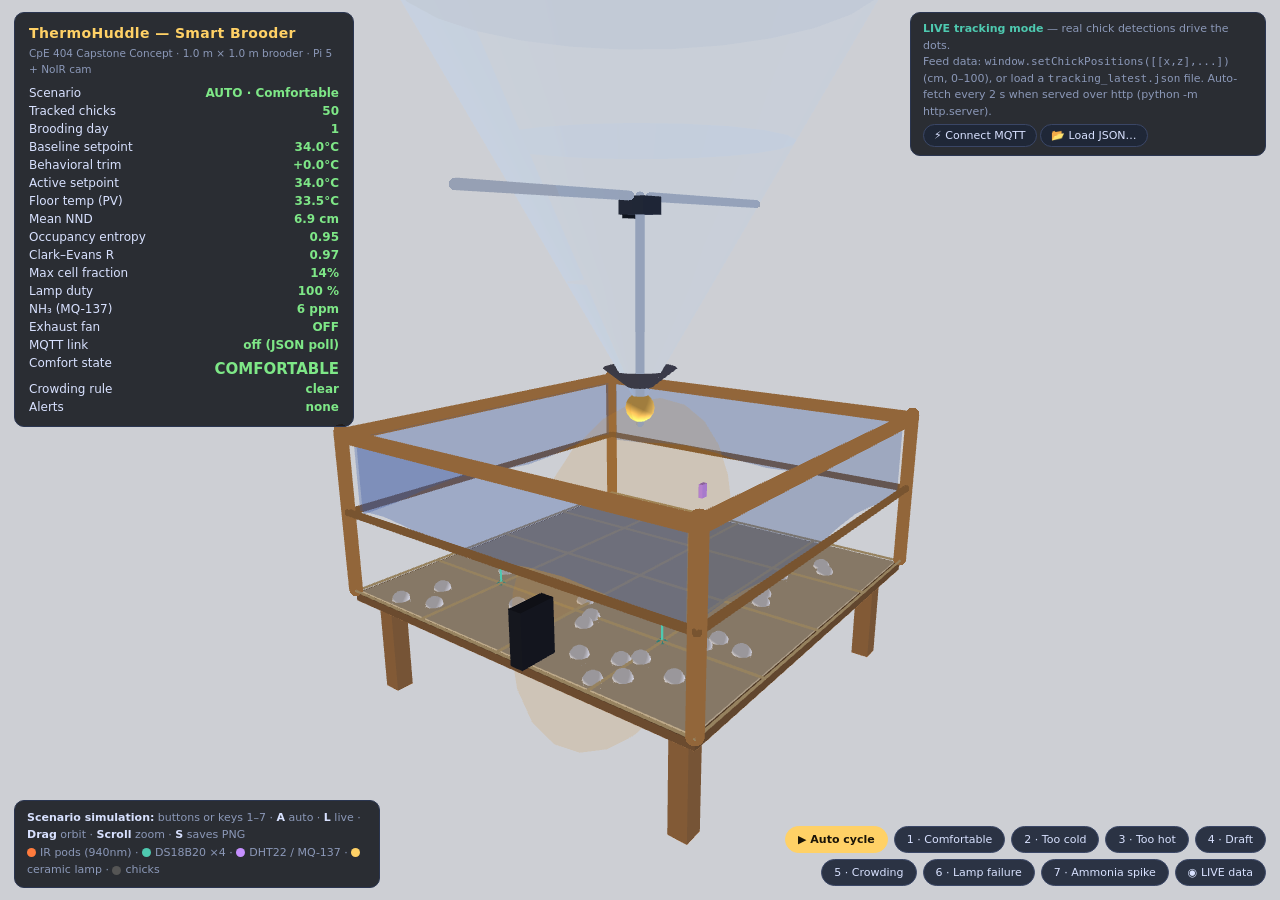
==== brooder_tracker.html @ dcd8bd32 "ThermoHuddle toolkit: 3D brooder tracker app (PWA), plan-aligned pipeline draft v2, test broker, ful" ====
<!DOCTYPE html>
<html lang="en">
<head>
<meta charset="UTF-8">
<meta name="viewport" content="width=device-width, initial-scale=1.0">
<title>ThermoHuddle — Brooder Tracker & 3D Concept Model</title>
<script src="p5.min.js"></script>
<script src="mqtt.min.js"></script>
<link rel="manifest" href="manifest.json">
<link rel="icon" type="image/png" sizes="32x32" href="favicon-32.png">
<link rel="apple-touch-icon" href="icon-192.png">
<meta name="theme-color" content="#24457e">
<meta name="mobile-web-app-capable" content="yes">
<meta name="apple-mobile-web-app-capable" content="yes">
<meta name="apple-mobile-web-app-status-bar-style" content="black-translucent">
<meta name="apple-mobile-web-app-title" content="ThermoHuddle">
<style>
  html, body { margin: 0; padding: 0; overflow: hidden; background: #0d1117; }
  canvas { display: block; }
  #hud {
    position: fixed; top: 12px; left: 14px; z-index: 10;
    font: 12px/1.5 'Segoe UI', system-ui, sans-serif;
    color: #d8e1ff; background: rgba(13, 17, 23, 0.85);
    border: 1px solid #2a3550; border-radius: 10px; padding: 10px 14px;
    max-width: 310px; pointer-events: none;
  }
  #hud h1 { font-size: 14px; margin: 0 0 2px; color: #ffd166; letter-spacing: 0.4px; }
  #hud .sub { color: #8b98b8; font-size: 10.5px; margin-bottom: 6px; }
  #hud .row { display: flex; justify-content: space-between; gap: 10px; }
  #hud .stat { color: #7ee787; font-weight: 600; }
  #hud .warn { color: #ff7b72; font-weight: 700; }
  #hud .state-label { font-size: 15px; font-weight: 700; margin-top: 4px; }
  #legend {
    position: fixed; bottom: 12px; left: 14px; z-index: 10;
    font: 11px/1.6 'Segoe UI', system-ui, sans-serif;
    color: #8b98b8; background: rgba(13,17,23,0.85);
    border: 1px solid #2a3550; border-radius: 10px; padding: 8px 12px;
    pointer-events: none; max-width: 340px;
  }
  #legend b { color: #d8e1ff; }
  .sw { display:inline-block; width:9px; height:9px; border-radius:50%; margin-right:4px; vertical-align: middle; }
  #scenarios {
    position: fixed; bottom: 14px; right: 14px; z-index: 11;
    display: flex; flex-wrap: wrap; gap: 6px; justify-content: flex-end;
    max-width: 520px;
  }
  #scenarios button {
    font: 11px/1 'Segoe UI', system-ui, sans-serif; color: #d8e1ff;
    background: rgba(30, 38, 56, 0.92); border: 1px solid #3a4666;
    border-radius: 999px; padding: 7px 12px; cursor: pointer;
    transition: all .15s ease;
  }
  #scenarios button:hover { background: rgba(58, 70, 102, 0.95); border-color: #ffd166; }
  #scenarios button.active { background: #ffd166; color: #1a1408; border-color: #ffd166; font-weight: 700; }
  #scenarios button.active.danger { background: #ff7b72; border-color: #ff7b72; color: #26090a; }
  #scenarios button.active.live { background: #4ec9b0; border-color: #4ec9b0; color: #062420; }
  #livebox {
    position: fixed; top: 12px; right: 14px; z-index: 11;
    font: 11px/1.5 'Segoe UI', system-ui, sans-serif; color: #8b98b8;
    background: rgba(13,17,23,0.85); border: 1px solid #2a3550;
    border-radius: 10px; padding: 8px 12px; max-width: 330px;
  }
  #livebox b { color: #4ec9b0; }
  #livebox button {
    font: 11px/1 'Segoe UI', system-ui, sans-serif; color: #d8e1ff;
    background: rgba(30,38,56,0.92); border: 1px solid #3a4666;
    border-radius: 999px; padding: 5px 10px; cursor: pointer; margin-top: 4px;
  }
  #livebox button:hover { border-color: #4ec9b0; }
</style>
</head>
<body>
<div id="hud">
  <h1>ThermoHuddle — Smart Brooder</h1>
  <div class="sub">CpE 404 Capstone Concept · 1.0 m × 1.0 m brooder · Pi 5 + NoIR cam</div>
  <div class="row"><span>Scenario</span><span class="stat" id="h-scen">—</span></div>
  <div class="row"><span>Tracked chicks</span><span class="stat" id="h-count">50</span></div>
  <div class="row"><span>Brooding day</span><span class="stat" id="h-day">1</span></div>
  <div class="row"><span>Baseline setpoint</span><span class="stat" id="h-base">34.0°C</span></div>
  <div class="row"><span>Behavioral trim</span><span class="stat" id="h-trim">+0.0°C</span></div>
  <div class="row"><span>Active setpoint</span><span class="stat" id="h-set">34.0°C</span></div>
  <div class="row"><span>Floor temp (PV)</span><span class="stat" id="h-floor">—</span></div>
  <div class="row"><span>Mean NND</span><span class="stat" id="h-nnd">—</span></div>
  <div class="row"><span>Occupancy entropy</span><span class="stat" id="h-ent">—</span></div>
  <div class="row"><span>Clark–Evans R</span><span class="stat" id="h-r">—</span></div>
  <div class="row"><span>Max cell fraction</span><span class="stat" id="h-cell">—</span></div>
  <div class="row"><span>Lamp duty</span><span class="stat" id="h-lamp">—</span></div>
  <div class="row"><span>NH₃ (MQ-137)</span><span class="stat" id="h-nh3">—</span></div>
  <div class="row"><span>Exhaust fan</span><span class="stat" id="h-fan">OFF</span></div>
  <div class="row"><span>MQTT link</span><span class="stat" id="h-mqtt">off (JSON poll)</span></div>
  <div class="row"><span>Comfort state</span><span class="state-label" id="h-state">—</span></div>
  <div class="row"><span>Crowding rule</span><span class="stat" id="h-crowd">clear</span></div>
  <div class="row"><span>Alerts</span><span id="h-alert" class="stat">none</span></div>
</div>

<div id="livebox">
  <b>LIVE tracking mode</b> — real chick detections drive the dots.<br>
  Feed data: <code>window.setChickPositions([[x,z],...])</code> (cm, 0–100),
  or load a <code>tracking_latest.json</code> file. Auto-fetch every 2 s when
  served over http (python -m http.server).<br>
  <button id="btn-mqtt" title="Connect to the MQTT broker (WebSocket)">⚡ Connect MQTT</button>
  <button id="btn-loadjson" title="Load a saved tracking JSON">📂 Load JSON…</button>
  <input type="file" id="file-json" accept=".json" style="display:none">
</div>

<div id="scenarios">
  <button data-s="AUTO" title="Cycle through every scenario automatically (key A)">▶ Auto cycle</button>
  <button data-s="COMFY" title="Key 1">1 · Comfortable</button>
  <button data-s="COLD" title="Key 2">2 · Too cold</button>
  <button data-s="HOT" title="Key 3">3 · Too hot</button>
  <button data-s="DRAFT" title="Key 4">4 · Draft</button>
  <button data-s="CROWD" title="Key 5">5 · Crowding</button>
  <button data-s="LAMPFAIL" title="Key 6">6 · Lamp failure</button>
  <button data-s="AMMONIA" title="Key 7">7 · Ammonia spike</button>
  <button data-s="LIVE" title="Key L — real detection data">◉ LIVE data</button>
</div>

<div id="legend">
  <b>Scenario simulation:</b> buttons or keys 1–7 · <b>A</b> auto ·
  <b>L</b> live · <b>Drag</b> orbit · <b>Scroll</b> zoom · <b>S</b> saves PNG<br>
  <span class="sw" style="background:#ff7b3d"></span>IR pods (940nm) ·
  <span class="sw" style="background:#4ec9b0"></span>DS18B20 ×4 ·
  <span class="sw" style="background:#c58fff"></span>DHT22 / MQ-137 ·
  <span class="sw" style="background:#ffd166"></span>ceramic lamp ·
  <span class="sw" style="background:#555"></span>chicks
</div>
<script>
p5.disableFriendlyErrors = true;

// ===== CONFIG =====
const CONFIG = {
  nChicks: 50,
  floor: 100,            // cm world units (1 unit = 1 cm)
  wallH: 40,
  camH: 95,
  seed: 7,
};

const STATES = {
  COMFY:   { name: 'COMFORTABLE',   col: '#7ee787' },
  COLD:    { name: 'TOO COLD',      col: '#6cb6ff' },
  HOT:     { name: 'TOO HOT',       col: '#ff7b72' },
  DRAFT:   { name: 'DRAFT',         col: '#b3d4ff' },
  CROWD:   { name: 'CROWDING RISK', col: '#ffcc66' },
};

// Scenario metadata
const SCENARIOS = {
  COMFY:    { label: 'Comfortable',   danger: false },
  COLD:     { label: 'Too cold',      danger: false },
  HOT:      { label: 'Too hot',       danger: false },
  DRAFT:    { label: 'Draft',         danger: false },
  CROWD:    { label: 'Crowding risk', danger: true  },
  LAMPFAIL: { label: 'Lamp failure',  danger: true  },
  AMMONIA:  { label: 'Ammonia spike', danger: true  },
  LIVE:     { label: 'LIVE tracking', danger: false },
};
const AUTO_ORDER = ['COMFY','COLD','HOT','DRAFT','CROWD','LAMPFAIL','AMMONIA'];
const CYCLE_FRAMES = 560; // ~9.3 s per scenario at 60 fps

// ===== PLAN-ALIGNED CONTROL MODEL (Software Build Plan, Oct 14) =====
const PLAN = {
  baseDay1: 34.0, baseDay14: 29.0,          // age-based baseline [A]
  trimStep: 0.5, trimLimit: 2.0,            // ±2.0°C authority
  trimDwell: 600,                           // frames between trim steps (10 min scaled)
  crowdCellFrac: 0.45,                      // max-cell-fraction threshold [A]
  crowdWindows: 3,                          // consecutive windows to fire
  nh3On: 25, nh3Off: 15, nh3Crit: 50,
};

function baselineForDay(day) {
  const d = constrain(day, 1, 14);
  return PLAN.baseDay1 + (d - 1) / 13 * (PLAN.baseDay14 - PLAN.baseDay1);
}

let chicks = [];          // simulated agents
let liveDots = [];        // {x,z} world coords from real detections (LIVE mode)
let liveFresh = false;
let sim = { t: 0, mode: 'auto', forced: 'COMFY', day: 1,
            baseline: 34.0, trim: 0, setpoint: 34.0, lampPWM: 0.8,
            floorT: 32.5, classState: 'COMFY', holdTimer: 0, nh3: 6,
            crowdStreak: 0, crowdActive: false, crowdAlertAt: 0,
            stats: null, alerts: [] };

let camAng = -0.65, camElev = 0.42, camDist = 210;
let dragging = false, lastX = 0, lastY = 0;

function setup() {
  createCanvas(windowWidth, windowHeight, WEBGL);
  randomSeed(CONFIG.seed); noiseSeed(CONFIG.seed);
  pixelDensity(1);
  setAttributes('antialias', true);
  for (let i = 0; i < CONFIG.nChicks; i++) chicks.push(new Chick());
  assignHomes();
}

function windowResized() { resizeCanvas(windowWidth, windowHeight); }

// Precompute per-chick home slots so each scenario has a realistic,
// non-colliding target distribution (shuffled, with jitter).
function assignHomes() {
  // HOT: chicks hug the walls — square perimeter, evenly spaced + jitter
  const per = [];
  for (let i = 0; i < 52; i++) {
    const side = i % 4;
    const t = -42 + 84 * ((floor(i / 4) + random(-0.35, 0.35)) / 13);
    if (side === 0) per.push(createVector(t, 0, -42));
    else if (side === 1) per.push(createVector(42, 0, t));
    else if (side === 2) per.push(createVector(t, 0, 42));
    else per.push(createVector(-42, 0, t));
  }
  per.sort(() => random() - 0.5);
  // COMFY: jittered 7×8 grid across the floor
  const gridPts = [];
  for (let gz = 0; gz < 8; gz++)
    for (let gx = 0; gx < 7; gx++)
      gridPts.push(createVector(map(gx, 0, 6, -40, 40) + random(-4, 4), 0,
                                map(gz, 0, 7, -42, 42) + random(-4, 4)));
  gridPts.sort(() => random() - 0.5);
  chicks.forEach((c, i) => {
    c.home = per[i % per.length];
    c.comfyHome = gridPts[i % gridPts.length];
  });
}

// ===== SCENARIO CONTROL =====
function setScenario(s) {
  if (s === 'AUTO') { sim.mode = 'auto'; }
  else { sim.mode = 'manual'; sim.forced = s; }
  // simulator context switch = new world: reset the crowding latch
  // (in LIVE mode the latch clears only on real acknowledgement)
  if (s !== 'LIVE') { sim.crowdActive = false; sim.crowdStreak = 0; }
  updateButtons();
}
function updateButtons() {
  const active = sim.mode === 'auto' ? 'AUTO' : sim.forced;
  document.querySelectorAll('#scenarios button').forEach(b => {
    const on = b.dataset.s === active;
    b.classList.toggle('active', on);
    b.classList.toggle('danger', on && SCENARIOS[b.dataset.s] && SCENARIOS[b.dataset.s].danger);
    b.classList.toggle('live', on && b.dataset.s === 'LIVE');
  });
}
document.querySelectorAll('#scenarios button').forEach(b => {
  b.addEventListener('click', () => setScenario(b.dataset.s));
});

// ===== LIVE DATA API =====
// Accepts chick positions in cm, either corner-origin (0–100) or
// centered (−50..50). Format is detected per-batch: any value > 50
// means the whole batch is corner-origin and gets shifted.
// Example: setChickPositions([[50,50],[52,51]])
window.setChickPositions = function(arr) {
  arr = arr || [];
  const cornerFormat = arr.some(p => p[0] > 50 || p[1] > 50);
  liveDots = arr.map(p => {
    let x = parseFloat(p[0]), z = parseFloat(p[1]);
    if (cornerFormat) { x -= 50; z -= 50; }
    return { x, z };
  }).filter(p => isFinite(p.x) && isFinite(p.z));
  liveFresh = liveDots.length > 0;
  if (sim.forced !== 'LIVE') setScenario('LIVE');
};

function ingestTrackingJSON(txt) {
  const d = JSON.parse(txt);
  const arr = d.chicks || d.positions || d;
  if (Array.isArray(arr) && (typeof arr[0] === 'number' || Array.isArray(arr[0])))
    window.setChickPositions(arr);
  // plan v2 schema: baseline + trim (fallback to legacy absolute setpoint)
  if (isFinite(d.baseline)) sim.baseline = d.baseline;
  if (isFinite(d.trim))     sim.trim = d.trim;
  if (isFinite(d.day))      sim.day = d.day;
  if (isFinite(d.floorT))  sim.floorT  = d.floorT;
  if (isFinite(d.setpoint)) sim.setpoint = d.setpoint;
  if (isFinite(d.duty))     sim.lampPWM = d.duty / 100;
  else if (isFinite(d.pwm)) sim.lampPWM = d.pwm / 255;
  if (isFinite(d.nh3))      sim.nh3 = d.nh3;
  if (typeof d.crowding === 'boolean') {
    sim.crowdActive = d.crowding;
    if (d.crowding) sim.crowdAlertAt = sim.t;
  }
  if (d.state) { sim.classState = d.state; }
}

document.getElementById('btn-loadjson').addEventListener('click', () =>
  document.getElementById('file-json').click());
document.getElementById('file-json').addEventListener('change', e => {
  const f = e.target.files[0];
  if (!f) return;
  f.text().then(ingestTrackingJSON).catch(err => alert('JSON parse error: ' + err));
});

// "Connect MQTT" button: use broker.js config if present, else same-host:9001
document.getElementById('btn-mqtt').addEventListener('click', () => {
  if (window.__mqttClient && window.__mqttLive) {   // toggle off
    window.__mqttClient.end(true);
    window.__mqttClient = null; window.__mqttLive = false;
    const el = document.getElementById('h-mqtt');
    el.textContent = 'off (JSON poll)'; el.style.color = '#7ee787';
    return;
  }
  // preferred: a broker.js sitting next to this page (kept out of git!)
  fetch('broker.js', { cache: 'no-store' })
    .then(r => { if (!r.ok) throw 0; return r.text(); })
    .then(txt => {
      // broker.js format: window.BROKER = { url: 'ws://...', username?, password?, topic? }
      (0, eval)(txt);
      const b = window.BROKER || {};
      window.connectMQTT(b.url, b);
    })
    .catch(() => {
      // fallback: assume the broker runs on the same host that serves this page
      const host = location.hostname || 'localhost';
      window.connectMQTT('ws://' + host + ':9001');
    });
});

// auto-fetch when served over http (works with: python -m http.server)
setInterval(() => {
  if (sim.forced !== 'LIVE') return;
  if (window.__mqttLive) return;          // MQTT connected → skip JSON polling
  fetch('tracking_latest.json', { cache: 'no-store' })
    .then(r => { if (r.ok) return r.text(); throw 0; })
    .then(ingestTrackingJSON)
    .catch(() => {});   // silent on file:// or missing file
}, 2000);

// ===== MQTT-over-WebSocket LIVE data (remote deployment) =====
// Browsers can't speak raw TCP MQTT (port 1883) — they need the WebSocket
// transport (port 9001, mosquitto 'protocol websockets'). Connect automatically
// when a broker URL is given, or manually:
//   window.connectMQTT('ws://192.168.1.50:9001')
//   window.connectMQTT('wss://your-broker.example.com:9001', {
//     username: 'user', password: 'pass', topic: 'thermohuddle/telemetry' })
window.__mqttLive = false;

window.connectMQTT = function(url, opts) {
  opts = opts || {};
  if (typeof mqtt === 'undefined') {
    console.warn('[mqtt] mqtt.min.js not loaded');
    return;
  }
  // plan topics (S7): env carries the full telemetry incl. chicks;
  // subscribe to both plan topic and the legacy merged channel
  const topics = opts.topic
    ? [opts.topic]
    : ['thermohuddle/telemetry/env', 'thermohuddle/telemetry',
       'thermohuddle/inference/window', 'thermohuddle/status', 'thermohuddle/events'];
  console.log('[mqtt] connecting to', url, 'topics', topics);
  const client = mqtt.connect(url, opts);
  client.on('connect', () => {
    console.log('[mqtt] connected, subscribing to', topics);
    topics.forEach(t => client.subscribe(t));
    window.__mqttLive = true;
    const el = document.getElementById('h-mqtt');
    if (el) { el.textContent = 'connected ' + url.replace(/^wss?:\/\//, ''); el.style.color = '#4ec9b0'; }
  });
  client.on('message', (t, payload) => {
    try {
      const d = JSON.parse(payload.toString());
      if (t.endsWith('status')) {
        const el = document.getElementById('h-mqtt');
        if (el && d.state) el.textContent = 'connected · brain ' + d.state;
      } else if (t.endsWith('events')) {
        if (d.kind === 'crowding') sim.crowdActive = d.data.active;
        if (d.kind === 'state_change' && d.data.state) sim.classState = d.data.state;
      } else if (t.endsWith('inference/window')) {
        if (d.state) sim.classState = d.state;
        if (isFinite(d.trim)) sim.trim = d.trim;
      } else {
        ingestTrackingJSON(payload.toString());
      }
    } catch (e) { console.warn('[mqtt] bad payload', e); }
  });
  client.on('error', (e) => {
    console.warn('[mqtt] error:', e.message);
    window.__mqttLive = false;
    const el = document.getElementById('h-mqtt');
    if (el) { el.textContent = 'error — using JSON poll'; el.style.color = '#ff7b72'; }
  });
  client.on('close', () => { window.__mqttLive = false; });
  window.__mqttClient = client;
  if (sim.forced !== 'LIVE') setScenario('LIVE');
};

// ===== CHICK AGENT =====
// target = comfort attractor; urgency = commit strength; wander = noise level
class Chick {
  constructor() {
    this.pos = createVector(random(-46, 46), 0, random(-46, 46));
    this.vel = createVector(random(-0.3, 0.3), 0, random(-0.3, 0.3));
    this.chirp = random(1000);
    this.home = null;      // HOT perimeter slot (assignHomes)
    // COLD huddle: own spot in a disk r=14cm under the lamp
    const ca = random(TWO_PI), cr = Math.sqrt(random()) * 14;
    this.coldSpot = createVector(Math.cos(ca) * cr, 0, -6 + Math.sin(ca) * cr);
    // DRAFT: own spot in the safe half, away from the cold corner
    this.draftSpot = createVector(random(10, 42), 0, random(10, 42));
    this.comfyHome = null; // COMFY floor-grid slot (assignHomes)
  }
  update(target, urgency, wander) {
    wander = wander === undefined ? 0.05 : wander;
    const seek = p5.Vector.sub(target, this.pos);
    seek.y = 0; seek.limit(urgency);
    const ang = this.chirp + noise(sim.t * 0.02 + this.chirp * 1.7) * TWO_PI * 1.4;
    const n = wander * noise(sim.t * 0.013 + this.chirp);
    this.vel.add(seek);
    this.vel.add(createVector(cos(ang) * n, 0, sin(ang) * n));
    this.vel.limit(0.55);
    this.pos.add(this.vel);
    this.pos.x = constrain(this.pos.x, -CONFIG.floor/2 + 4, CONFIG.floor/2 - 4);
    this.pos.z = constrain(this.pos.z, -CONFIG.floor/2 + 4, CONFIG.floor/2 - 4);
  }
  display() {
    push();
    translate(this.pos.x, -1.2, this.pos.z);
    noStroke();
    fill(245, 240, 226);
    sphere(2.2, 10, 8);
    translate(0, 1.4, 1.6);
    fill(255, 200, 120);
    sphere(1.3, 8, 6);
    pop();
  }
}

function drawDot(x, z) {   // LIVE-mode rendering (same look as sim chicks)
  push();
  translate(x, -1.2, z);
  noStroke();
  fill(120, 220, 190);      // teal tint = real tracked data
  sphere(2.2, 10, 8);
  translate(0, 1.4, 1.6);
  fill(180, 255, 230);
  sphere(1.3, 8, 6);
  pop();
}

// ===== SIMULATION =====
function updateSim() {
  sim.t++;

  if (sim.mode === 'auto' && sim.forced !== 'LIVE') {
    const idx = floor(sim.t / CYCLE_FRAMES) % AUTO_ORDER.length;
    sim.forced = AUTO_ORDER[idx];
  }

  if (sim.forced === 'LIVE') {
    // classification runs on REAL detection positions; controller reacts to it
    classifyFromPositions(liveDots.map(d => [d.x, d.z]));
  } else {
    applyBehavior(sim.forced);
  }

  // --- plan-aligned control: baseline + trim + inner loop (S1/S3) ---
  // In LIVE mode the Pi pipeline is authoritative: telemetry sets baseline,
  // trim, floorT, duty — the local control model must NOT touch them.
  if (sim.forced !== 'LIVE') {
    sim.baseline = baselineForDay(sim.day);
    const envLoad = { COMFY: 0, COLD: 4, HOT: -2.5, DRAFT: 2, CROWD: 0,
                      LAMPFAIL: 0, AMMONIA: 0, LIVE: 0 }[sim.forced] || 0;
    // trim manager: step per confirmed state, dwell + clamp (fan blanking simplified in sim)
    const trimStepFor = { COLD: +0.5, HOT: -0.5, DRAFT: +0.5, COMFY: 0.0 };
    const step = trimStepFor[sim.classState] || 0.0;
    if (sim.t % 40 === 0) {   // scaled decision cadence
      sim.trim = constrain(sim.trim + step, -PLAN.trimLimit, PLAN.trimLimit);
    }
    sim.setpoint = sim.baseline + sim.trim;

    if (sim.forced === 'LAMPFAIL') {
      // actuator mostly dead: outer loop demands heat, dimmer can't deliver
      sim.lampPWM = lerp(sim.lampPWM, 0.08, 0.08);
    } else {
      const err = sim.setpoint - sim.floorT;                     // inner loop
      sim.lampPWM = constrain(sim.lampPWM + err * 0.012, 0, 1);
    }
    // floorT relaxes toward its equilibrium: 26 + lamp·9 − env load
    const eq = 26 + sim.lampPWM * 9 - envLoad;
    sim.floorT = lerp(sim.floorT, eq, 0.03);
  } else {
    // LIVE: keep setpoint = baseline + trim from telemetry
    sim.setpoint = sim.baseline + sim.trim;
  }

  // --- crowding hard override: max-cell rule OUTSIDE the classifier (S6) ---
  // streak breaks instantly when the pile shrinks; after an alarm, clearing
  // requires a sustained-dispersal grace (90 frames below threshold) so the
  // flock traveling between spots can't re-trigger it spuriously.
  if (sim.stats) {
    const f = sim.stats.cellFrac;
    if (f >= PLAN.crowdCellFrac) {
      if (!sim.crowdActive) sim.crowdStreak++;
      sim.crowdGrace = 0;                  // pile present → grace reset
    } else if (f < PLAN.crowdCellFrac * 0.8) {
      sim.crowdStreak = 0;
    }
  }
  if (!sim.crowdActive && sim.crowdStreak >= PLAN.crowdWindows) {
    sim.crowdActive = true; sim.crowdAlertAt = sim.t;
  } else if (sim.crowdActive && sim.t - sim.crowdAlertAt > 60 * 5) {
    sim.crowdAlertAt = sim.t;    // re-alert every 5 min until acknowledged
  }
  // clearing: sustained dispersal (90 frames below threshold) clears the alarm
  if (sim.crowdActive) {
    sim.crowdGrace = (sim.crowdGrace || 0) + 1;
    if (sim.crowdGrace >= 90) {            // ~1.5 s of sustained dispersal at 60fps
      sim.crowdActive = false; sim.crowdGrace = 0;
    }
  }

  const nh3Target = sim.forced === 'AMMONIA' ? 42 : 6;
  sim.nh3 = lerp(sim.nh3, nh3Target, sim.forced === 'AMMONIA' ? 0.06 : 0.02);
}

// Drive simulated chick behavior for the active scenario
function applyBehavior(mode) {
  for (const c of chicks) {
    switch (mode) {
      case 'COLD':
      case 'LAMPFAIL':
        // cold: loose huddle in a ring under the lamp (each chick its own spot)
        c.update(c.coldSpot, 0.10, 0.03);
        break;
      case 'HOT':
        // hot: every chick seeks its OWN spread-home → uniform floor coverage
        c.update(c.home || createVector(0, 0, 0), 0.10, 0.02);
        break;
      case 'DRAFT':
        // draft: flock presses into the safe half, away from the cold corner
        c.update(c.draftSpot, 0.08, 0.03);
        break;
      case 'CROWD':
        // panic pile-up: high urgency + strong jitter = shifting, scrambling pile
        c.update(createVector(10, 0, 4), 0.15, 0.10);
        break;
      case 'AMMONIA':
        // lethargic, drifting away from the fan wall
        c.update(createVector(0, 0, -8), 0.05, 0.05);
        break;
      default: // COMFY: own floor-grid slot + heavy wander
        c.update(c.comfyHome || createVector(0, 0, 0), 0.04, 0.10);
    }
  }
  // separation: chick bodies (~2.5 cm) must not overlap — sets a physical
  // floor on NND so huddles look like real pile-ups, not point collapses
  for (let i = 0; i < chicks.length; i++) {
    for (let j = i + 1; j < chicks.length; j++) {
      const a = chicks[i].pos, b = chicks[j].pos;
      const dx = a.x - b.x, dz = a.z - b.z;
      const d2 = dx * dx + dz * dz;
      if (d2 > 0.001 && d2 < 9) {          // closer than 3 cm
        const d = Math.sqrt(d2), push = (3 - d) * 0.35;
        const nx = dx / d, nz = dz / d;
        a.x += nx * push; a.z += nz * push;
        b.x -= nx * push; b.z -= nz * push;
      }
    }
  }
  classifyFromPositions(chicks.map(c => [c.pos.x, c.pos.z]));
}

// Classify from an array of [x,z] world positions (sim OR live data)
// CROWDING IS NOT A CLASS HERE — it's the separate max-cell hard rule (S6).
function classifyFromPositions(pts) {
  const r = computeStatsPts(pts);
  if (r.s === sim.classState) sim.holdTimer = 0; else sim.holdTimer++;
  if (sim.holdTimer > 45) { sim.classState = r.s; sim.holdTimer = 0; }
  sim.stats = r;

  sim.alerts = [];
  if (sim.forced === 'LAMPFAIL') sim.alerts.push('LAMP FAILURE — duty≈0, floor cooling');
  if (sim.crowdActive) sim.alerts.push('CROWDING RULE ACTIVE — alarm + vent burst (ack required)');
  else if (sim.crowdStreak > 0) sim.alerts.push('crowding streak: ' + sim.crowdStreak + '/' + PLAN.crowdWindows);
  if (sim.classState === 'DRAFT') sim.alerts.push('draft detected — trim +0.5°C (if fans off)');
  if (sim.nh3 >= PLAN.nh3Crit) sim.alerts.push('NH₃ CRITICAL ' + sim.nh3.toFixed(0) + ' ppm — alarm');
  else if (sim.nh3 >= PLAN.nh3On) sim.alerts.push('NH₃ ' + sim.nh3.toFixed(0) + ' ppm — vent ON (min-run 5 min)');
  if (sim.alerts.length === 0) sim.alerts.push('none');
}

// Spatial statistics — mirrors thermohuddle_draft_v2.py (keep in sync!)
// Crowding is NOT classified here — it's the max-cell hard rule (S6).
function computeStatsPts(pts) {
  const N = pts.length;
  if (N === 0) return { s: sim.classState, nnd: 0, entropyN: 0, centroidDist: 0,
                        centerOcc: 0, cellFrac: 0, clarkEvans: 1 };

  // mean nearest-neighbour distance
  let nndSum = 0;
  for (let i = 0; i < N; i++) {
    let best = 1e9;
    for (let j = 0; j < N; j++) if (i !== j) {
      const d = Math.hypot(pts[i][0] - pts[j][0], pts[i][1] - pts[j][1]);
      if (d < best) best = d;
    }
    nndSum += best;
  }
  const nnd = nndSum / N;

  // Clark–Evans R: mean NND vs expected for random scatter (R<1 clustered)
  const expected = 0.5 * Math.sqrt(1.0 / N);       // metres, 1 m² floor
  const clarkEvans = (nnd / 100) / expected;

  // Shannon occupancy entropy on the 4×4 grid, normalized
  const G = 4, counts = new Array(G * G).fill(0);
  for (const p of pts) {
    const gx = constrain(floor((p[0] + 50) / 100 * G), 0, G - 1);
    const gz = constrain(floor((p[1] + 50) / 100 * G), 0, G - 1);
    counts[gz * G + gx]++;
  }
  let H = 0, maxCell = 0;
  for (const k of counts) { if (k > maxCell) maxCell = k; if (k > 0) { const p = k / N; H -= p * log(p); } }
  const entropyN = H / log(G * G);
  const cellFrac = maxCell / N;

  // centroid distance from brooder center (cm) + center occupancy fraction
  let cx = 0, cz = 0, inCenter = 0;
  for (const p of pts) { cx += p[0]; cz += p[1]; if (Math.hypot(p[0], p[1]) < 20) inCenter++; }
  const centroidDist = Math.hypot(cx / N, cz / N);
  const centerOcc = inCenter / N;
  const cold = sim.floorT < 31.5;   // temp context fuses into classification

  // Comfort classes only (COMFY/COLD/HOT/DRAFT); order matters:
  // 1. DRAFT: flock pushed off-center
  // 2. HOT: lamp zone abandoned + high spread entropy
  // 3. COLD: tight pile + cold floor
  if (centroidDist > 15 && entropyN < 0.75)   return { s: 'DRAFT', nnd, entropyN, centroidDist, centerOcc, cellFrac, clarkEvans };
  if (centerOcc < 0.06 && entropyN > 0.80)    return { s: 'HOT',   nnd, entropyN, centroidDist, centerOcc, cellFrac, clarkEvans };
  if (nnd < 5.0 && cold)                      return { s: 'COLD',  nnd, entropyN, centroidDist, centerOcc, cellFrac, clarkEvans };
  return { s: 'COMFY', nnd, entropyN, centroidDist, centerOcc, cellFrac, clarkEvans };
}

function flockCentroid(pts) {
  let x = 0, z = 0;
  for (const p of pts) { x += p[0]; z += p[1]; }
  return pts.length ? createVector(x / pts.length, 0, z / pts.length) : createVector(0, 0, 0);
}

// ===== SCENE =====
function draw() {
  updateSim();
  updateButtons();
  background(205, 207, 212);          // bright indoor wall, per reference photo
  ambientLight(160, 160, 175);
  directionalLight(255, 250, 240, -0.4, -1, -0.3);
  directionalLight(120, 130, 160, 0.5, -0.4, 0.4);   // cool fill from window

  const cy = sin(camElev) * camDist, ch = cos(camElev) * camDist;
  camera(cos(camAng) * ch, -cy, sin(camAng) * ch, 0, -35, 0, 0, 1, 0);

  drawBrooder();
  const isLive = sim.forced === 'LIVE';
  if (isLive) {
    for (const d of liveDots) drawDot(d.x, d.z);
  } else {
    drawCrowdPulse(isLive);
    for (const c of chicks) c.display();
  }
  drawHeat(isLive);
  drawHUD();
}

function drawBrooder() {
  const F = CONFIG.floor, H = CONFIG.wallH, half = F / 2;

  // ---- wooden legs (brooder as a raised table, per reference photo) ----
  push(); noStroke();
  fill(146, 102, 58);
  for (const [lx, lz] of [[-half+6, -half+6], [half-6, -half+6], [-half+6, half-6], [half-6, half-6]]) {
    push(); translate(lx, 13, lz); box(4.5, 24, 4.5); pop();
  }
  pop();

  // ---- floor: plywood slab + rice-hull bedding ----
  push(); noStroke();
  fill(120, 85, 50);                    // wood slab
  box(F, 2, F);
  fill(214, 192, 148);                  // bedding layer
  translate(0, -1.1, 0);
  box(F - 2, 0.6, F - 2);
  pop();

  // 4×4 analysis grid
  push(); stroke(150, 130, 95); strokeWeight(0.6); noFill();
  for (let i = 0; i <= 4; i++) {
    const p = -half + (F / 4) * i;
    line(p, -1.5, -half, p, -1.5, half);
    line(-half, -1.5, p, half, -1.5, p);
  }
  pop();

  // ---- wooden frame: corner posts + top rails (per reference photo) ----
  stroke(146, 102, 58); strokeWeight(3.4); noFill();
  for (const s of [-1, 1]) {
    line(s*half, -2, -half, s*half, -H-2, -half);
    line(s*half, -2,  half, s*half, -H-2,  half);
    line(-half, -H-1, s*half, half, -H-1, s*half);
    line(s*half, -H-1, -half, s*half, -H-1, half);
  }
  // mid rail (curtain rod) at curtain hem height
  stroke(120, 84, 48); strokeWeight(1.8);
  for (const s of [-1, 1]) {
    line(-half, -22, s*half, half, -22, s*half);
    line(s*half, -22, -half, s*half, -22, half);
  }

  // ---- blue tarp curtains (top rail to hem, gentle ripple) ----
  // semi-transparent so the flock stays visible from any orbit angle
  noStroke();
  for (let side = 0; side < 4; side++) {
    push();
    if (side === 0) rotateY(0);                 // wall at -z
    if (side === 1) rotateY(HALF_PI);          // wall at -x
    if (side === 2) rotateY(PI);               // wall at +z
    if (side === 3) rotateY(-HALF_PI);          // wall at +x
    translate(0, 0, -half + 1.2);
    fill(70, 105, 170, 82);
    beginShape(TRIANGLE_STRIP);
    const segs = 10, hem = -22;
    for (let i = 0; i <= segs; i++) {
      const x = -half + 3 + (F - 6) * i / segs;
      vertex(x, -H, 0);
      const wave = Math.sin(x * 0.11 + sim.t * 0.02) * 1.2;
      vertex(x, hem + wave, 0);
    }
    endShape();
    pop();
  }

  // gantry + NoIR camera
  stroke(150, 160, 180); strokeWeight(2.2); noFill();
  const g = CONFIG.camH;
  line(-half-4, -g, 0, -4, -g, 0); line(4, -g, 0, half+4, -g, 0);
  line(0, -g, 0, 0, -H-2, 0);

  push(); noStroke();
  translate(0, -CONFIG.camH + 2, 0);
  fill(30, 34, 44); box(7, 4, 7);
  fill(10, 12, 16);
  translate(0, 1.6, 2.6); box(5.4, 2.4, 1);
  pop();

  push(); noStroke();
  translate(0, -CONFIG.camH + 4, 0);
  fill(120, 190, 255, 14);
  cone(52, CONFIG.camH - 4, 24, 3, true);
  pop();

  push(); noStroke();
  for (const [ix, iz] of [[-14,-14],[14,-14],[-14,14],[14,14]]) {
    push(); translate(ix, -CONFIG.camH + 2, iz);
    fill(50, 44, 40); box(3.4, 2.4, 3.4);
    fill(255, 123, 61); translate(0, 0.6, 1.4); box(2.2, 1.4, 0.5);
    pop();
  }
  pop();

  // heat lamp
  push();
  translate(0, -52, 0);
  noStroke(); fill(45, 45, 52);
  cone(9, 7, 18, 4, false);
  translate(0, 6.2, 0);
  const glow = sim.lampPWM;
  fill(255, lerp(60, 200, glow), lerp(40, 90, glow));
  sphere(3.6, 12, 8);
  pop();
  stroke(70); strokeWeight(0.7); noFill();
  line(0, -52, 0, 0, -CONFIG.camH + 1, 0);

  // control box with alert LED
  push(); noStroke();
  translate(half + 3, -12, -14);
  fill(24, 26, 32); box(9, 12, 3.2);
  const hasAlert = sim.alerts.length > 1 || sim.alerts[0] !== 'none';
  if (hasAlert && sin(sim.t * 0.3) > 0) fill(255, 60, 60);
  else fill(255, 209, 102, 230);
  translate(-3.4, -3.5, 1.8); box(1.2, 1.2, 0.4);
  pop();
  push();
  translate(half + 3, -12, -14);
  fill(255, 209, 102); textSize(5); textAlign(CENTER);
  rotateY(HALF_PI); text('Pi 5 + dimmer', 0, 0, 0);
  pop();

  // DS18B20 floor array
  push(); noStroke();
  for (const [sx, sz] of [[-25,-25],[25,-25],[-25,25],[25,25]]) {
    push(); translate(sx, -0.6, sz);
    fill(78, 201, 176); sphere(1.5, 8, 6);
    stroke(78, 201, 176); strokeWeight(0.5); noFill();
    line(0, 0, 0, 0, -6, 0);
    pop();
  }
  pop();

  // DHT22 + MQ-137
  push(); noStroke();
  translate(-half + 2, -10, 12);
  fill(197, 143, 255); box(2.6, 4.4, 1.4);
  pop();
  push(); noStroke();
  translate(-half + 2, -8, -16);
  fill(150, 90, 200); cylinder(2.4, 5.2, 10);
  fill(120, 120, 130); translate(0, 3.4, 0); cylinder(1.6, 1.2, 8);
  pop();

  // exhaust fan
  push();
  translate(0, -14, half);
  stroke(140, 148, 160); strokeWeight(1); noFill();
  circle(0, 0, 14);
  const fanOn = sim.nh3 > 25;
  const spin = fanOn ? sim.t * 0.5 : sim.t * 0.04;
  push(); noStroke(); fill(fanOn ? 130 : 90, fanOn ? 200 : 96, fanOn ? 160 : 108);
  translate(0, 0, -0.5); rotateX(spin);
  box(12, 1.6, 0.5);
  pop();
  pop();

  if (sim.forced === 'DRAFT') {
    push(); noStroke();
    translate(-half + 6, -12, -half + 6);
    fill(140, 190, 255, 26);
    cone(16, 34, 20, 3, false);
    pop();
  }
}

function drawCrowdPulse(isLive) {
  if (!sim.crowdActive) return;   // driven by the hard rule, not the classifier
  const pts = isLive ? liveDots.map(d => [d.x, d.z]) : chicks.map(c => [c.pos.x, c.pos.z]);
  const c = flockCentroid(pts);
  const pulse = 10 + 8 * abs(sin(sim.t * 0.12));
  push();
  translate(c.x, -1.4, c.z);
  noFill(); stroke(255, 90, 70, 220); strokeWeight(1.6);
  circle(0, 0, pulse * 2);
  stroke(255, 90, 70, 90); strokeWeight(0.8);
  circle(0, 0, pulse * 2.9);
  pop();
}

function drawHeat(isLive) {
  push(); noStroke();
  translate(0, -1.6, 0);
  const r = lerp(26, 46, sim.lampPWM);
  fill(255, lerp(70, 170, sim.lampPWM), 40, 20 + sim.lampPWM * 22);
  circle(0, 0, r * 2);
  pop();
}

function drawHUD() {
  const r = sim.stats || { nnd: 0, entropyN: 0, cellFrac: 0, clarkEvans: 1 };
  const isLive = sim.forced === 'LIVE';
  const scenEl = document.getElementById('h-scen');
  scenEl.textContent = isLive
    ? 'LIVE' + (liveFresh ? ' · ' + liveDots.length + ' detections' : ' · waiting for data')
    : (sim.mode === 'auto' ? 'AUTO · ' : '') + SCENARIOS[sim.forced].label;
  scenEl.style.color = isLive ? '#4ec9b0' : (SCENARIOS[sim.forced].danger ? '#ff7b72' : '#7ee787');

  document.getElementById('h-count').textContent =
    isLive ? liveDots.length : chicks.length;
  document.getElementById('h-day').textContent = sim.day;
  document.getElementById('h-base').textContent = sim.baseline.toFixed(1) + '°C';
  const trimEl = document.getElementById('h-trim');
  trimEl.textContent = (sim.trim >= 0 ? '+' : '') + sim.trim.toFixed(1) + '°C';
  trimEl.style.color = Math.abs(sim.trim) >= PLAN.trimLimit ? '#ff7b72' : '#7ee787';
  document.getElementById('h-set').textContent = sim.setpoint.toFixed(1) + '°C';
  document.getElementById('h-floor').textContent = sim.floorT.toFixed(1) + '°C';
  document.getElementById('h-nnd').textContent = r.nnd.toFixed(1) + ' cm';
  document.getElementById('h-ent').textContent = r.entropyN.toFixed(2);
  document.getElementById('h-r').textContent = r.clarkEvans.toFixed(2);
  const cellEl = document.getElementById('h-cell');
  cellEl.textContent = (r.cellFrac * 100).toFixed(0) + '%';
  cellEl.style.color = r.cellFrac >= PLAN.crowdCellFrac ? '#ff7b72' : '#7ee787';
  document.getElementById('h-lamp').textContent = Math.round(sim.lampPWM * 100) + ' %';

  const nh3El = document.getElementById('h-nh3');
  nh3El.textContent = sim.nh3.toFixed(0) + ' ppm';
  nh3El.style.color = sim.nh3 >= PLAN.nh3On ? '#ff7b72' : '#7ee787';

  const fanEl = document.getElementById('h-fan');
  fanEl.textContent = sim.nh3 >= PLAN.nh3On ? 'ON' : 'OFF';
  fanEl.style.color = sim.nh3 >= PLAN.nh3On ? '#ff7b72' : '#7ee787';

  const st = STATES[sim.classState];
  const el = document.getElementById('h-state');
  el.textContent = st.name; el.style.color = st.col;

  const crEl = document.getElementById('h-crowd');
  if (sim.crowdActive) { crEl.textContent = 'ALARM — ack needed'; crEl.style.color = '#ff7b72'; }
  else if (sim.crowdStreak > 0) { crEl.textContent = 'streak ' + sim.crowdStreak + '/' + PLAN.crowdWindows; crEl.style.color = '#ffcc66'; }
  else { crEl.textContent = 'clear'; crEl.style.color = '#7ee787'; }

  const al = document.getElementById('h-alert');
  al.textContent = sim.alerts.join(' · ');
  al.className = (sim.alerts.length === 1 && sim.alerts[0] === 'none') ? 'stat' : 'warn';
}

// register service worker so the app works offline + installs as PWA
if ('serviceWorker' in navigator) {
  window.addEventListener('load', () => {
    navigator.serviceWorker.register('sw.js')
      .then(reg => console.log('[sw] registered'))
      .catch(err => console.warn('[sw] failed:', err));
  });
}

// ===== INTERACTION =====
function mousePressed() { dragging = true; lastX = mouseX; lastY = mouseY; }
function mouseReleased() { dragging = false; }
function mouseDragged() {
  if (!dragging) return;
  camAng -= (mouseX - lastX) * 0.007;
  camElev = constrain(camElev + (mouseY - lastY) * 0.004, 0.08, 1.35);
  lastX = mouseX; lastY = mouseY;
}
function mouseWheel(e) { camDist = constrain(camDist + e.delta * 0.15, 90, 420); return false; }
function keyPressed() {
  const k = key.toUpperCase();
  if (k === 'S') saveCanvas('thermohuddle_model', 'png');
  if (k === 'A') setScenario('AUTO');
  if (k === 'L') setScenario('LIVE');
  if (k === 'N') { sim.day = (sim.day % 14) + 1; sim.trim = 0; }   // advance brooding day
  const map = { '1': 'COMFY', '2': 'COLD', '3': 'HOT', '4': 'DRAFT', '5': 'CROWD', '6': 'LAMPFAIL', '7': 'AMMONIA' };
  if (map[k]) setScenario(map[k]);
}
</script>
</body>
</html>
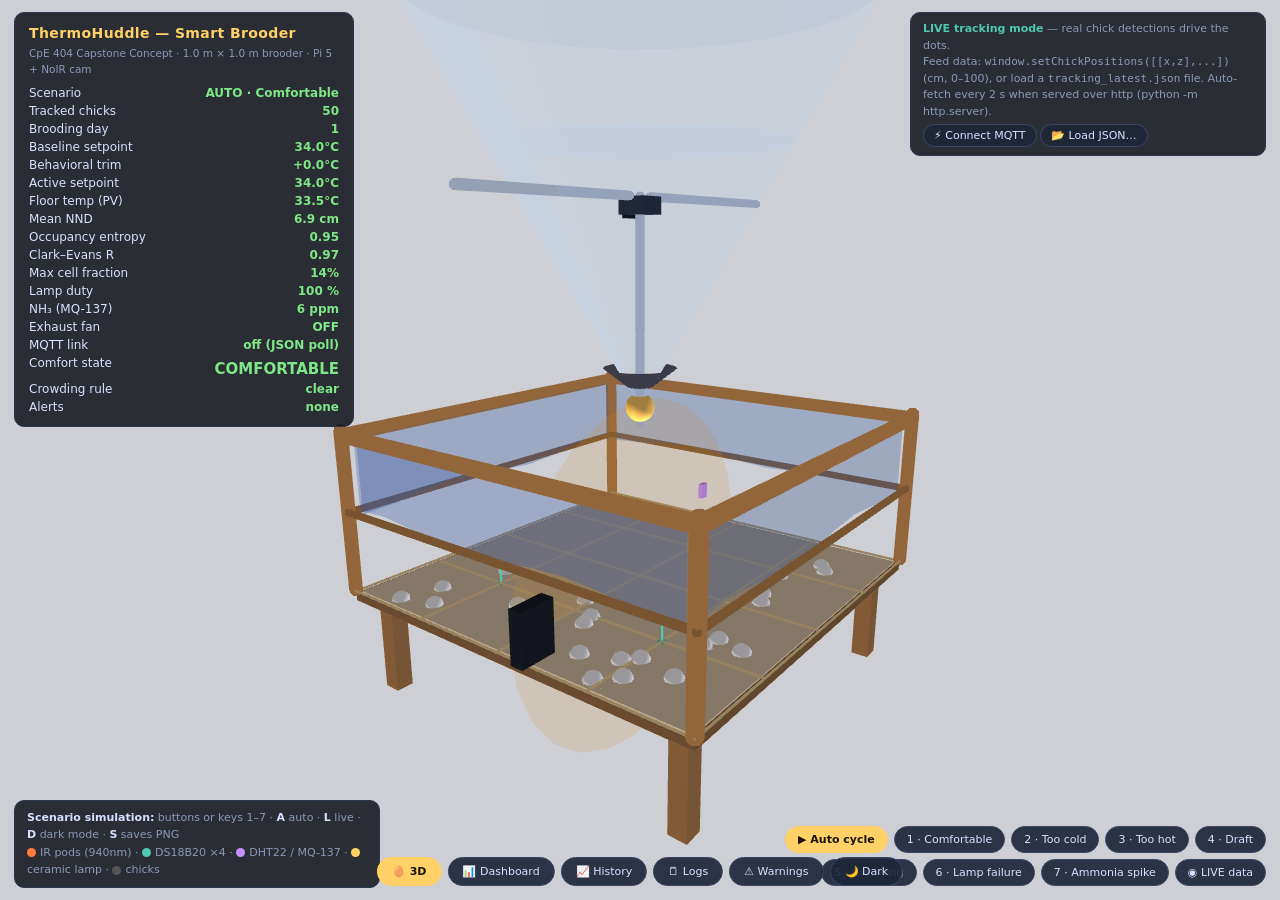
==== commit 4aed7c17: "App v3: dark mode, dashboard panel, history chart, history/warning logs, view tabs" ====
--- a/brooder_tracker.html
+++ b/brooder_tracker.html
@@ -39,6 +39,46 @@
   }
   #legend b { color: #d8e1ff; }
   .sw { display:inline-block; width:9px; height:9px; border-radius:50%; margin-right:4px; vertical-align: middle; }
+  /* ===== view tabs + panels ===== */
+  #viewtabs {
+    position: fixed; bottom: 14px; left: 50%; transform: translateX(-50%);
+    z-index: 11; display: flex; gap: 6px;
+  }
+  #viewtabs button {
+    font: 11px/1 'Segoe UI', system-ui, sans-serif; color: #d8e1ff;
+    background: rgba(30, 38, 56, 0.92); border: 1px solid #3a4666;
+    border-radius: 999px; padding: 8px 14px; cursor: pointer; transition: all .15s ease;
+  }
+  #viewtabs button:hover { border-color: #ffd166; }
+  #viewtabs button.active { background: #ffd166; color: #1a1408; border-color: #ffd166; font-weight: 700; }
+  .panel {
+    position: fixed; top: 50%; left: 50%; transform: translate(-50%, -50%);
+    z-index: 13; display: none; width: min(760px, 94vw); max-height: 78vh; overflow-y: auto;
+    font: 12px/1.6 'Segoe UI', system-ui, sans-serif; color: #d8e1ff;
+    background: rgba(13, 17, 23, 0.96); border: 1px solid #2a3550;
+    border-radius: 14px; padding: 16px 18px;
+  }
+  .panel.open { display: block; }
+  .panel h2 { font-size: 15px; color: #ffd166; margin: 0 0 10px; }
+  .panel .close {
+    position: absolute; top: 10px; right: 12px; cursor: pointer;
+    background: none; border: none; color: #8b98b8; font-size: 18px;
+  }
+  .panel .close:hover { color: #ff7b72; }
+  .panel canvas { width: 100%; border-radius: 8px; background: #0d1117; }
+  .logline { padding: 3px 8px; border-left: 3px solid #3a4666; margin: 4px 0;
+             background: rgba(30,38,56,0.5); border-radius: 4px; font-family: Consolas, monospace; font-size: 11px; }
+  .logline.warn { border-left-color: #ff7b72; }
+  .logline.info { border-left-color: #4ec9b0; }
+  .logline .t { color: #8b98b8; margin-right: 8px; }
+  .dashgrid { display: grid; grid-template-columns: 1fr 1fr; gap: 10px; margin-top: 8px; }
+  .statcard { background: rgba(30,38,56,0.6); border: 1px solid #2a3550; border-radius: 10px; padding: 10px 12px; }
+  .statcard .k { color: #8b98b8; font-size: 10.5px; text-transform: uppercase; letter-spacing: 1px; }
+  .statcard .v { color: #7ee787; font-size: 20px; font-weight: 700; }
+  .statcard .v.blue { color: #6cb6ff; } .statcard .v.amber { color: #ffd166; } .statcard .v.red { color: #ff7b72; }
+  .statebar { display: flex; height: 14px; border-radius: 7px; overflow: hidden; margin-top: 6px; }
+  .statebar div { height: 100%; }
+  .slegend { display: flex; flex-wrap: wrap; gap: 10px; margin-top: 6px; font-size: 10.5px; color: #8b98b8; }
   #scenarios {
     position: fixed; bottom: 14px; right: 14px; z-index: 11;
     display: flex; flex-wrap: wrap; gap: 6px; justify-content: flex-end;
@@ -117,12 +157,53 @@
 
 <div id="legend">
   <b>Scenario simulation:</b> buttons or keys 1–7 · <b>A</b> auto ·
-  <b>L</b> live · <b>Drag</b> orbit · <b>Scroll</b> zoom · <b>S</b> saves PNG<br>
+  <b>L</b> live · <b>D</b> dark mode · <b>S</b> saves PNG<br>
   <span class="sw" style="background:#ff7b3d"></span>IR pods (940nm) ·
   <span class="sw" style="background:#4ec9b0"></span>DS18B20 ×4 ·
   <span class="sw" style="background:#c58fff"></span>DHT22 / MQ-137 ·
   <span class="sw" style="background:#ffd166"></span>ceramic lamp ·
   <span class="sw" style="background:#555"></span>chicks
+</div>
+
+<div id="viewtabs">
+  <button data-v="3d" class="active" title="3D brooder view">🥚 3D</button>
+  <button data-v="dash" title="Flock overview dashboard">📊 Dashboard</button>
+  <button data-v="hist" title="Temperature & state history chart">📈 History</button>
+  <button data-v="logs" title="History event log">🗒 Logs</button>
+  <button data-v="warn" title="Warnings & alarm log">⚠ Warnings</button>
+  <button data-v="dark" title="Toggle dark mode (key D)">🌙 Dark</button>
+</div>
+
+<div class="panel" id="panel-dash">
+  <button class="close" data-close="dash">✕</button>
+  <h2>📊 Flock Dashboard</h2>
+  <div class="dashgrid" id="dashgrid"></div>
+  <div style="margin-top:10px; color:#8b98b8; font-size:10.5px">State distribution since open:</div>
+  <div class="statebar" id="statebar"></div>
+  <div class="slegend" id="slegend"></div>
+</div>
+
+<div class="panel" id="panel-hist">
+  <button class="close" data-close="hist">✕</button>
+  <h2>📈 History — floor temp, setpoint & comfort state</h2>
+  <canvas id="histcanvas" width="720" height="300"></canvas>
+  <div class="slegend" style="margin-top:8px">
+    <span><span class="sw" style="background:#ff7b3d"></span>floor temp °C</span>
+    <span><span class="sw" style="background:#4ec9b0"></span>setpoint °C</span>
+    <span>· state bands: <span style="color:#7ee787">comfy</span> / <span style="color:#6cb6ff">cold</span> / <span style="color:#ff7b72">hot</span> / <span style="color:#b3d4ff">draft</span></span>
+  </div>
+</div>
+
+<div class="panel" id="panel-logs">
+  <button class="close" data-close="logs">✕</button>
+  <h2>🗒 History Log</h2>
+  <div id="logbody"></div>
+</div>
+
+<div class="panel" id="panel-warn">
+  <button class="close" data-close="warn">✕</button>
+  <h2>⚠ Warning Log</h2>
+  <div id="warnbody"></div>
 </div>
 <script>
 p5.disableFriendlyErrors = true;
@@ -184,6 +265,158 @@
 
 let camAng = -0.65, camElev = 0.42, camDist = 210;
 let dragging = false, lastX = 0, lastY = 0;
+
+// ===== HISTORY + LOGS + THEME (app features) =====
+const HIST = {
+  max: 600,                       // ring buffer samples (~10 min at 1/s)
+  floorT: [], setpoint: [], state: [], t: [],
+  push(floorT, setpoint, state) {
+    this.floorT.push(floorT); this.setpoint.push(setpoint);
+    this.state.push(state); this.t.push(Date.now());
+    if (this.floorT.length > this.max) {
+      this.floorT.shift(); this.setpoint.shift(); this.state.shift(); this.t.shift();
+    }
+  },
+};
+const LOGS = {
+  max: 200,
+  info: [], warn: [],
+  log(kind, msg) {
+    const e = { t: new Date(), msg };
+    (kind === 'warn' ? this.warn : this.info).push(e);
+    if (this.info.length > this.max) this.info.shift();
+    if (this.warn.length > this.max) this.warn.shift();
+  },
+};
+const STATE_COLORS = { COMFY: '#7ee787', COLD: '#6cb6ff', HOT: '#ff7b72', DRAFT: '#b3d4ff' };
+const DARK = {
+  on: false,
+  light: { bg: [205,207,212], amb: [160,160,175], dir1: [255,250,240], dir2: [120,130,160], hudBG: 'rgba(246,248,252,0.92)', hudText: '#1c2430', hudSub: '#55606e', statCol: '#1c2430' },
+  dark:  { bg: [16,18,26], amb: [70,75,95], dir1: [200,205,235], dir2: [40,45,70], hudBG: 'rgba(13,17,23,0.94)', hudText: '#d8e1ff', hudSub: '#8b98b8', statCol: '#7ee787' },
+  get theme() { return this.on ? this.dark : this.light; },
+  toggle() {
+    this.on = !this.on;
+    const t = this.theme;
+    document.getElementById('hud').style.background = t.hudBG;
+    document.getElementById('hud').style.color = t.hudText;
+    document.getElementById('hud').style.borderColor = this.on ? '#2a3550' : '#dfe4ea';
+    document.getElementById('hud').style.maxWidth = this.on ? '310px' : '300px';
+    document.getElementById('legend').style.background = t.hudBG;
+    document.getElementById('legend').style.color = t.hudSub;
+    document.getElementById('legend').style.borderColor = this.on ? '#2a3550' : '#dfe4ea';
+    document.getElementById('livebox').style.background = t.hudBG;
+    document.getElementById('livebox').style.color = t.hudSub;
+    document.getElementById('livebox').style.borderColor = this.on ? '#2a3550' : '#dfe4ea';
+    document.querySelectorAll('#hud .sub').forEach(el => el.style.color = t.hudSub);
+    document.querySelectorAll('#hud .stat').forEach(el => el.style.color = t.statCol);
+    LOGS.log('info', (this.on ? 'Dark' : 'Light') + ' mode enabled');
+  },
+};
+
+// view-tab wiring
+let activeView = '3d';
+function setView(v) {
+  activeView = v;
+  document.querySelectorAll('#viewtabs button').forEach(b =>
+    b.classList.toggle('active', b.dataset.v === v));
+  ['dash','hist','logs','warn'].forEach(p =>
+    document.getElementById('panel-' + p).classList.toggle('open', p === v));
+}
+document.querySelectorAll('#viewtabs button').forEach(b => {
+  b.addEventListener('click', () => {
+    if (b.dataset.v === 'dark') { DARK.toggle(); return; }
+    setView(activeView === b.dataset.v ? '3d' : b.dataset.v);
+    if (activeView === 'dash') renderDash();
+    if (activeView === 'hist') renderHist();
+    if (activeView === 'logs') renderLogs();
+    if (activeView === 'warn') renderWarn();
+  });
+});
+document.querySelectorAll('.panel .close').forEach(b =>
+  b.addEventListener('click', () => { setView('3d'); }));
+
+function renderDash() {
+  const g = document.getElementById('dashgrid');
+  const r = sim.stats || { nnd: 0, entropyN: 0, cellFrac: 0, clarkEvans: 1 };
+  const cards = [
+    ['Comfort state', STATES[sim.classState].name, ''],
+    ['Tracked chicks', String(sim.forced === 'LIVE' ? liveDots.length : chicks.length), 'blue'],
+    ['Active setpoint', sim.setpoint.toFixed(1) + '°C', 'blue'],
+    ['Floor temp', sim.floorT.toFixed(1) + '°C', ''],
+    ['Behavioral trim', (sim.trim >= 0 ? '+' : '') + sim.trim.toFixed(1) + '°C', 'amber'],
+    ['Mean NND', r.nnd.toFixed(1) + ' cm', ''],
+    ['Entropy', r.entropyN.toFixed(2), ''],
+    ['Clark–Evans R', r.clarkEvans.toFixed(2), ''],
+    ['Max cell', (r.cellFrac * 100).toFixed(0) + '%', r.cellFrac >= PLAN.crowdCellFrac ? 'red' : ''],
+    ['Crowding rule', sim.crowdActive ? 'ALARM' : (sim.crowdStreak > 0 ? 'streak ' + sim.crowdStreak : 'clear'), sim.crowdActive ? 'red' : ''],
+    ['NH₃', sim.nh3.toFixed(0) + ' ppm', sim.nh3 >= PLAN.nh3On ? 'red' : ''],
+    ['Lamp duty', Math.round(sim.lampPWM * 100) + ' %', ''],
+  ];
+  g.innerHTML = cards.map(([k, v, c]) =>
+    `<div class="statcard"><div class="k">${k}</div><div class="v ${c}">${v}</div></div>`).join('');
+  // state distribution bar
+  const counts = {};
+  HIST.state.forEach(s => counts[s] = (counts[s] || 0) + 1);
+  const total = HIST.state.length || 1;
+  const bar = document.getElementById('statebar');
+  bar.innerHTML = Object.entries(counts).map(([s, n]) =>
+    `<div style="width:${100*n/total}%;background:${STATE_COLORS[s] || '#555'}"></div>`).join('');
+  document.getElementById('slegend').innerHTML =
+    Object.entries(counts).map(([s, n]) =>
+      `<span><span class="sw" style="background:${STATE_COLORS[s] || '#555'}"></span>${s} ${Math.round(100*n/total)}%</span>`).join('')
+    || '<span>collecting…</span>';
+}
+
+function renderHist() {
+  const cv = document.getElementById('histcanvas');
+  const ctx = cv.getContext('2d');
+  const W = cv.width, H = cv.height, pad = 30;
+  ctx.fillStyle = '#0d1117'; ctx.fillRect(0, 0, W, H);
+  if (HIST.floorT.length < 2) {
+    ctx.fillStyle = '#8b98b8'; ctx.font = '13px system-ui';
+    ctx.fillText('collecting data… run a scenario or connect LIVE', 60, H/2);
+    return;
+  }
+  const temps = HIST.floorT.concat(HIST.setpoint);
+  const tMin = Math.min(...temps) - 1, tMax = Math.max(...temps) + 1;
+  const x0 = pad, x1 = W - 10, y0 = H - pad, y1 = 10;
+  const X = i => x0 + (x1 - x0) * i / (HIST.max - 1);
+  const Y = t => y0 - (y0 - y1) * (t - tMin) / (tMax - tMin);
+  // grid
+  ctx.strokeStyle = '#222b3d'; ctx.fillStyle = '#8b98b8'; ctx.font = '10px system-ui';
+  for (let tt = Math.ceil(tMin); tt <= tMax; tt++) {
+    ctx.beginPath(); ctx.moveTo(x0, Y(tt)); ctx.lineTo(x1, Y(tt)); ctx.stroke();
+    ctx.fillText(tt + '°', 6, Y(tt) + 3);
+  }
+  // state bands
+  for (let i = 0; i < HIST.state.length; i++) {
+    ctx.fillStyle = (STATE_COLORS[HIST.state[i]] || '#555');
+    ctx.globalAlpha = 0.13;
+    ctx.fillRect(X(i), y1, (x1 - x0) / (HIST.max - 1) + 1, y0 - y1);
+  }
+  ctx.globalAlpha = 1;
+  // setpoint line
+  ctx.strokeStyle = '#4ec9b0'; ctx.lineWidth = 1.5; ctx.beginPath();
+  HIST.setpoint.forEach((t, i) => i ? ctx.lineTo(X(i), Y(t)) : ctx.moveTo(X(i), Y(t)));
+  ctx.stroke();
+  // floor temp line
+  ctx.strokeStyle = '#ff7b3d'; ctx.lineWidth = 2; ctx.beginPath();
+  HIST.floorT.forEach((t, i) => i ? ctx.lineTo(X(i), Y(t)) : ctx.moveTo(X(i), Y(t)));
+  ctx.stroke();
+}
+
+function renderLogs() {
+  const body = document.getElementById('logbody');
+  body.innerHTML = LOGS.info.slice().reverse().map(e =>
+    `<div class="logline info"><span class="t">${e.t.toLocaleTimeString()}</span>${e.msg}</div>`).join('')
+    || '<div class="logline">no events yet — run scenarios or connect LIVE</div>';
+}
+function renderWarn() {
+  const body = document.getElementById('warnbody');
+  body.innerHTML = LOGS.warn.slice().reverse().map(e =>
+    `<div class="logline warn"><span class="t">${e.t.toLocaleTimeString()}</span>${e.msg}</div>`).join('')
+    || '<div class="logline">no warnings — all clear ✓</div>';
+}
 
 function setup() {
   createCanvas(windowWidth, windowHeight, WEBGL);
@@ -440,6 +673,8 @@
 // ===== SIMULATION =====
 function updateSim() {
   sim.t++;
+  const prevClass = sim.classState;
+  const prevCrowd = sim.crowdActive;
 
   if (sim.mode === 'auto' && sim.forced !== 'LIVE') {
     const idx = floor(sim.t / CYCLE_FRAMES) % AUTO_ORDER.length;
@@ -511,6 +746,29 @@
 
   const nh3Target = sim.forced === 'AMMONIA' ? 42 : 6;
   sim.nh3 = lerp(sim.nh3, nh3Target, sim.forced === 'AMMONIA' ? 0.06 : 0.02);
+
+  // ---- history + event logging ----
+  if (sim.t % 60 === 0) HIST.push(sim.floorT, sim.setpoint, sim.classState);
+  if (sim.classState !== prevClass)
+    LOGS.log('info', `state → ${sim.classState} (floor ${sim.floorT.toFixed(1)}°C, setpoint ${sim.setpoint.toFixed(1)}°C)`);
+  if (sim.crowdActive && !prevCrowd) {
+    LOGS.log('warn', `CROWDING ALARM — max cell ${(sim.stats.cellFrac*100).toFixed(0)}%, vent burst + notification`);
+  } else if (prevCrowd && !sim.crowdActive) {
+    LOGS.log('info', 'crowding alarm cleared (sustained dispersal)');
+  }
+  if (sim.nh3 >= PLAN.nh3Crit && sim.t % 60 === 0)
+    LOGS.log('warn', `NH₃ CRITICAL ${sim.nh3.toFixed(0)} ppm — alarm + vent`);
+  else if (sim.nh3 >= PLAN.nh3On && sim.t % 120 === 0)
+    LOGS.log('warn', `NH₃ ${sim.nh3.toFixed(0)} ppm — vent ON (min-run 5 min)`);
+  if (sim.forced === 'LAMPFAIL' && sim.t % 300 === 0)
+    LOGS.log('warn', 'LAMP FAILURE — duty≈0, floor cooling');
+  // live-refresh any open panel
+  if (sim.t % 60 === 0) {
+    if (activeView === 'dash') renderDash();
+    if (activeView === 'hist') renderHist();
+    if (activeView === 'logs') renderLogs();
+    if (activeView === 'warn') renderWarn();
+  }
 }
 
 // Drive simulated chick behavior for the active scenario
@@ -640,10 +898,11 @@
 function draw() {
   updateSim();
   updateButtons();
-  background(205, 207, 212);          // bright indoor wall, per reference photo
-  ambientLight(160, 160, 175);
-  directionalLight(255, 250, 240, -0.4, -1, -0.3);
-  directionalLight(120, 130, 160, 0.5, -0.4, 0.4);   // cool fill from window
+  const t = DARK.theme;
+  background(t.bg[0], t.bg[1], t.bg[2]);
+  ambientLight(t.amb[0], t.amb[1], t.amb[2]);
+  directionalLight(t.dir1[0], t.dir1[1], t.dir1[2], -0.4, -1, -0.3);
+  directionalLight(t.dir2[0], t.dir2[1], t.dir2[2], 0.5, -0.4, 0.4);
 
   const cy = sin(camElev) * camDist, ch = cos(camElev) * camDist;
   camera(cos(camAng) * ch, -cy, sin(camAng) * ch, 0, -35, 0, 0, 1, 0);
@@ -923,8 +1182,9 @@
   if (k === 'A') setScenario('AUTO');
   if (k === 'L') setScenario('LIVE');
   if (k === 'N') { sim.day = (sim.day % 14) + 1; sim.trim = 0; }   // advance brooding day
+  if (k === 'D') DARK.toggle();
   const map = { '1': 'COMFY', '2': 'COLD', '3': 'HOT', '4': 'DRAFT', '5': 'CROWD', '6': 'LAMPFAIL', '7': 'AMMONIA' };
-  if (map[k]) setScenario(map[k]);
+  if (map[k]) { setScenario(map[k]); LOGS.log('info', 'scenario → ' + map[k]); }
 }
 </script>
 </body>
